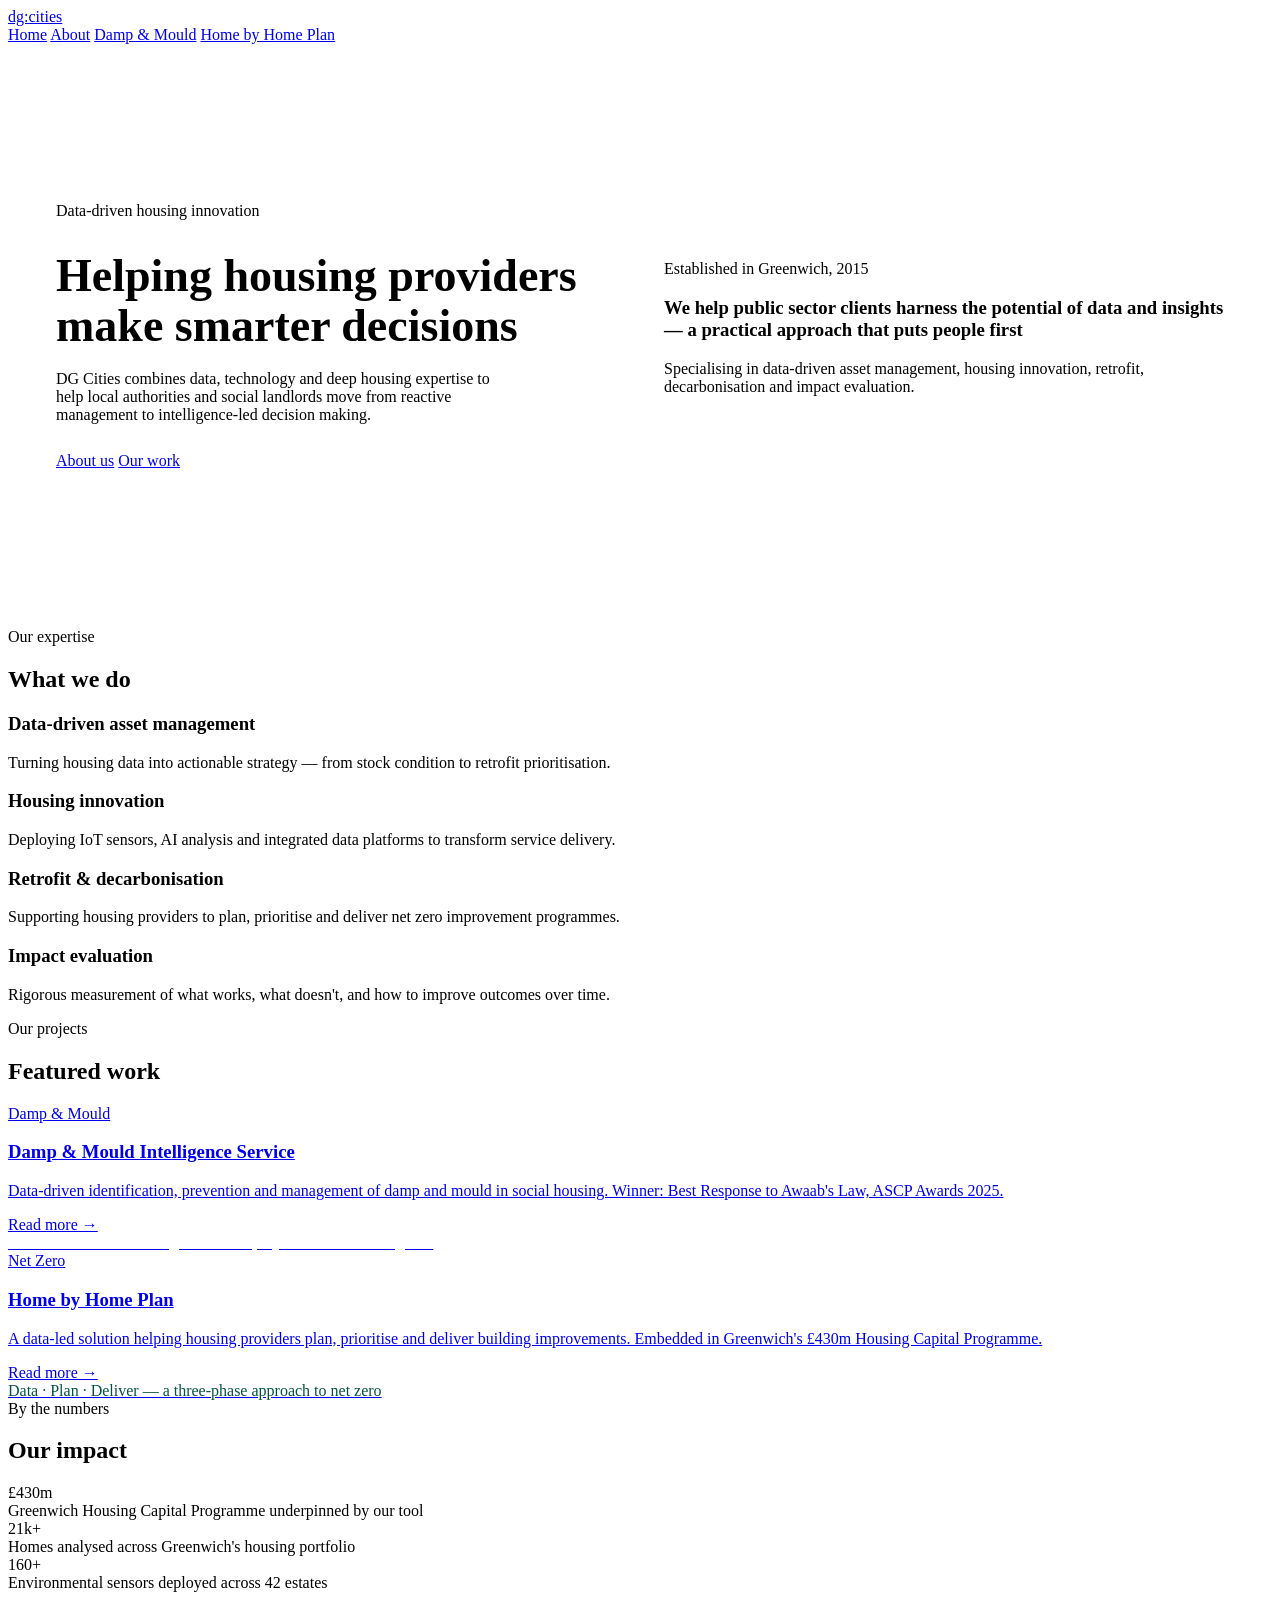
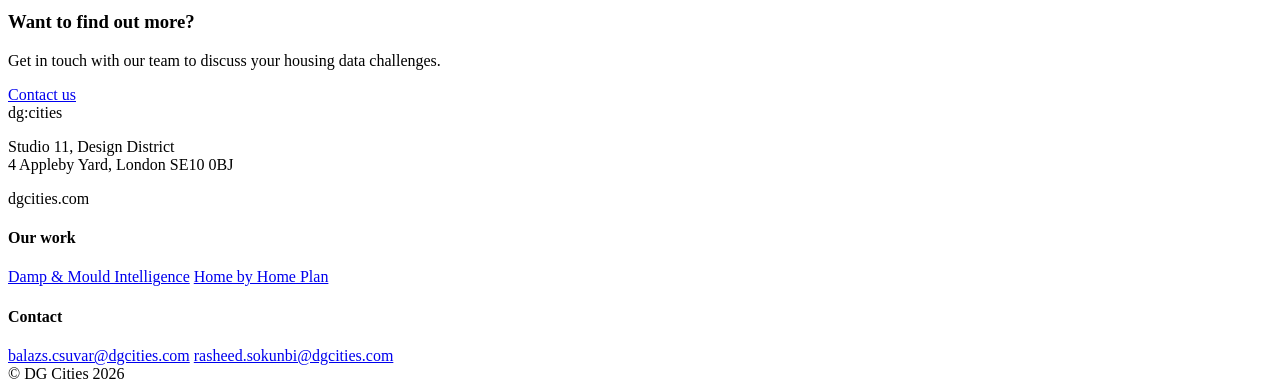
==== index.html @ 5fc02e4f "Add files via upload" ====
<!DOCTYPE html>
<html lang="en">
<head>
  <meta charset="UTF-8" />
  <meta name="viewport" content="width=device-width, initial-scale=1.0" />
  <title>DG Cities — Data-driven housing innovation</title>
  <link rel="stylesheet" href="style.css" />
</head>
<body>

<!-- ===================== NAVIGATION ===================== -->
<nav>
  <a class="nav-logo" href="index.html">dg:cities</a>
  <div class="nav-links">
    <a href="index.html" class="active">Home</a>
    <a href="about.html">About</a>
    <a href="damp-mould.html">Damp &amp; Mould</a>
    <a href="home-by-home.html">Home by Home Plan</a>
  </div>
</nav>

<!-- ===================== HERO ===================== -->
<div style="display:grid;grid-template-columns:1fr 1fr;align-items:center;padding:72px 48px;gap:48px;min-height:440px;">
  <div>
    <div class="section-label">Data-driven housing innovation</div>
    <!-- EDIT: Main headline -->
    <h1 style="font-size:46px;font-weight:700;line-height:1.1;margin-bottom:18px;">
      Helping housing providers make smarter decisions
    </h1>
    <!-- EDIT: Hero paragraph -->
    <p class="body-text" style="max-width:460px;margin-bottom:28px;">
      DG Cities combines data, technology and deep housing expertise to help local authorities
      and social landlords move from reactive management to intelligence-led decision making.
    </p>
    <a class="btn-primary" href="about.html">About us</a>
    <a class="btn-outline" href="damp-mould.html">Our work</a>
  </div>
  <div class="hero-panel">
    <div class="hero-panel-badge">Established in Greenwich, 2015</div>
    <!-- EDIT: Hero panel text -->
    <h3>We help public sector clients harness the potential of data and insights — a practical approach that puts people first</h3>
    <p>Specialising in data-driven asset management, housing innovation, retrofit, decarbonisation and impact evaluation.</p>
  </div>
</div>

<!-- ===================== WHAT WE DO ===================== -->
<div class="section section-alt">
  <div class="section-label">Our expertise</div>
  <h2>What we do</h2>
  <div class="cards-grid">
    <!-- EDIT: Each card title and description -->
    <div class="card">
      <h3>Data-driven asset management</h3>
      <p>Turning housing data into actionable strategy — from stock condition to retrofit prioritisation.</p>
    </div>
    <div class="card">
      <h3>Housing innovation</h3>
      <p>Deploying IoT sensors, AI analysis and integrated data platforms to transform service delivery.</p>
    </div>
    <div class="card">
      <h3>Retrofit &amp; decarbonisation</h3>
      <p>Supporting housing providers to plan, prioritise and deliver net zero improvement programmes.</p>
    </div>
    <div class="card">
      <h3>Impact evaluation</h3>
      <p>Rigorous measurement of what works, what doesn't, and how to improve outcomes over time.</p>
    </div>
  </div>
</div>

<!-- ===================== FEATURED WORK ===================== -->
<div class="section">
  <div class="section-label">Our projects</div>
  <h2>Featured work</h2>
  <div class="mt-lg">
    <!-- Project card 1 -->
    <a class="project-card" href="damp-mould.html">
      <div class="project-card-content">
        <div class="project-tag tag-green">Damp &amp; Mould</div>
        <!-- EDIT: Project title and description -->
        <h3>Damp &amp; Mould Intelligence Service</h3>
        <p>Data-driven identification, prevention and management of damp and mould in social housing.
           Winner: Best Response to Awaab's Law, ASCP Awards 2025.</p>
        <span class="link-arrow">Read more →</span>
      </div>
      <div class="project-card-visual bg-green">
        <span class="vis-label" style="color:rgba(255,255,255,0.6);">
          Environmental monitoring · Sensor deployment · Risk intelligence
        </span>
      </div>
    </a>
    <!-- Project card 2 -->
    <a class="project-card" href="home-by-home.html">
      <div class="project-card-content">
        <div class="project-tag tag-green">Net Zero</div>
        <!-- EDIT: Project title and description -->
        <h3>Home by Home Plan</h3>
        <p>A data-led solution helping housing providers plan, prioritise and deliver building improvements.
           Embedded in Greenwich's £430m Housing Capital Programme.</p>
        <span class="link-arrow">Read more →</span>
      </div>
      <div class="project-card-visual bg-lime">
        <span class="vis-label" style="color:#035341;">
          Data · Plan · Deliver — a three-phase approach to net zero
        </span>
      </div>
    </a>
  </div>
</div>

<!-- ===================== IMPACT STATS ===================== -->
<div class="section section-dark">
  <div class="section-label section-label-light">By the numbers</div>
  <h2>Our impact</h2>
  <!-- EDIT: Stats — change numbers and labels as needed -->
  <div class="stat-row">
    <div class="stat-box stat-box-dark">
      <div class="number">£430m</div>
      <div class="label">Greenwich Housing Capital Programme underpinned by our tool</div>
    </div>
    <div class="stat-box stat-box-dark">
      <div class="number">21k+</div>
      <div class="label">Homes analysed across Greenwich's housing portfolio</div>
    </div>
    <div class="stat-box stat-box-dark">
      <div class="number">160+</div>
      <div class="label">Environmental sensors deployed across 42 estates</div>
    </div>
  </div>
</div>

<!-- ===================== CTA ===================== -->
<div class="cta-strip">
  <div>
    <!-- EDIT: CTA headline and subtext -->
    <h3>Want to find out more?</h3>
    <p>Get in touch with our team to discuss your housing data challenges.</p>
  </div>
  <a class="btn-cta" href="mailto:balazs.csuvar@dgcities.com">Contact us</a>
</div>

<!-- ===================== FOOTER ===================== -->
<footer>
  <div class="footer-inner">
    <div>
      <span class="footer-logo">dg:cities</span>
      <!-- EDIT: Address -->
      <p>Studio 11, Design District<br>4 Appleby Yard, London SE10 0BJ</p>
      <p class="mt-sm">dgcities.com</p>
    </div>
    <div>
      <h4>Our work</h4>
      <a href="damp-mould.html">Damp &amp; Mould Intelligence</a>
      <a href="home-by-home.html">Home by Home Plan</a>
    </div>
    <div>
      <h4>Contact</h4>
      <!-- EDIT: Email addresses -->
      <a href="mailto:balazs.csuvar@dgcities.com">balazs.csuvar@dgcities.com</a>
      <a href="mailto:rasheed.sokunbi@dgcities.com">rasheed.sokunbi@dgcities.com</a>
    </div>
  </div>
  <div class="footer-bottom">© DG Cities 2026</div>
</footer>

</body>
</html>
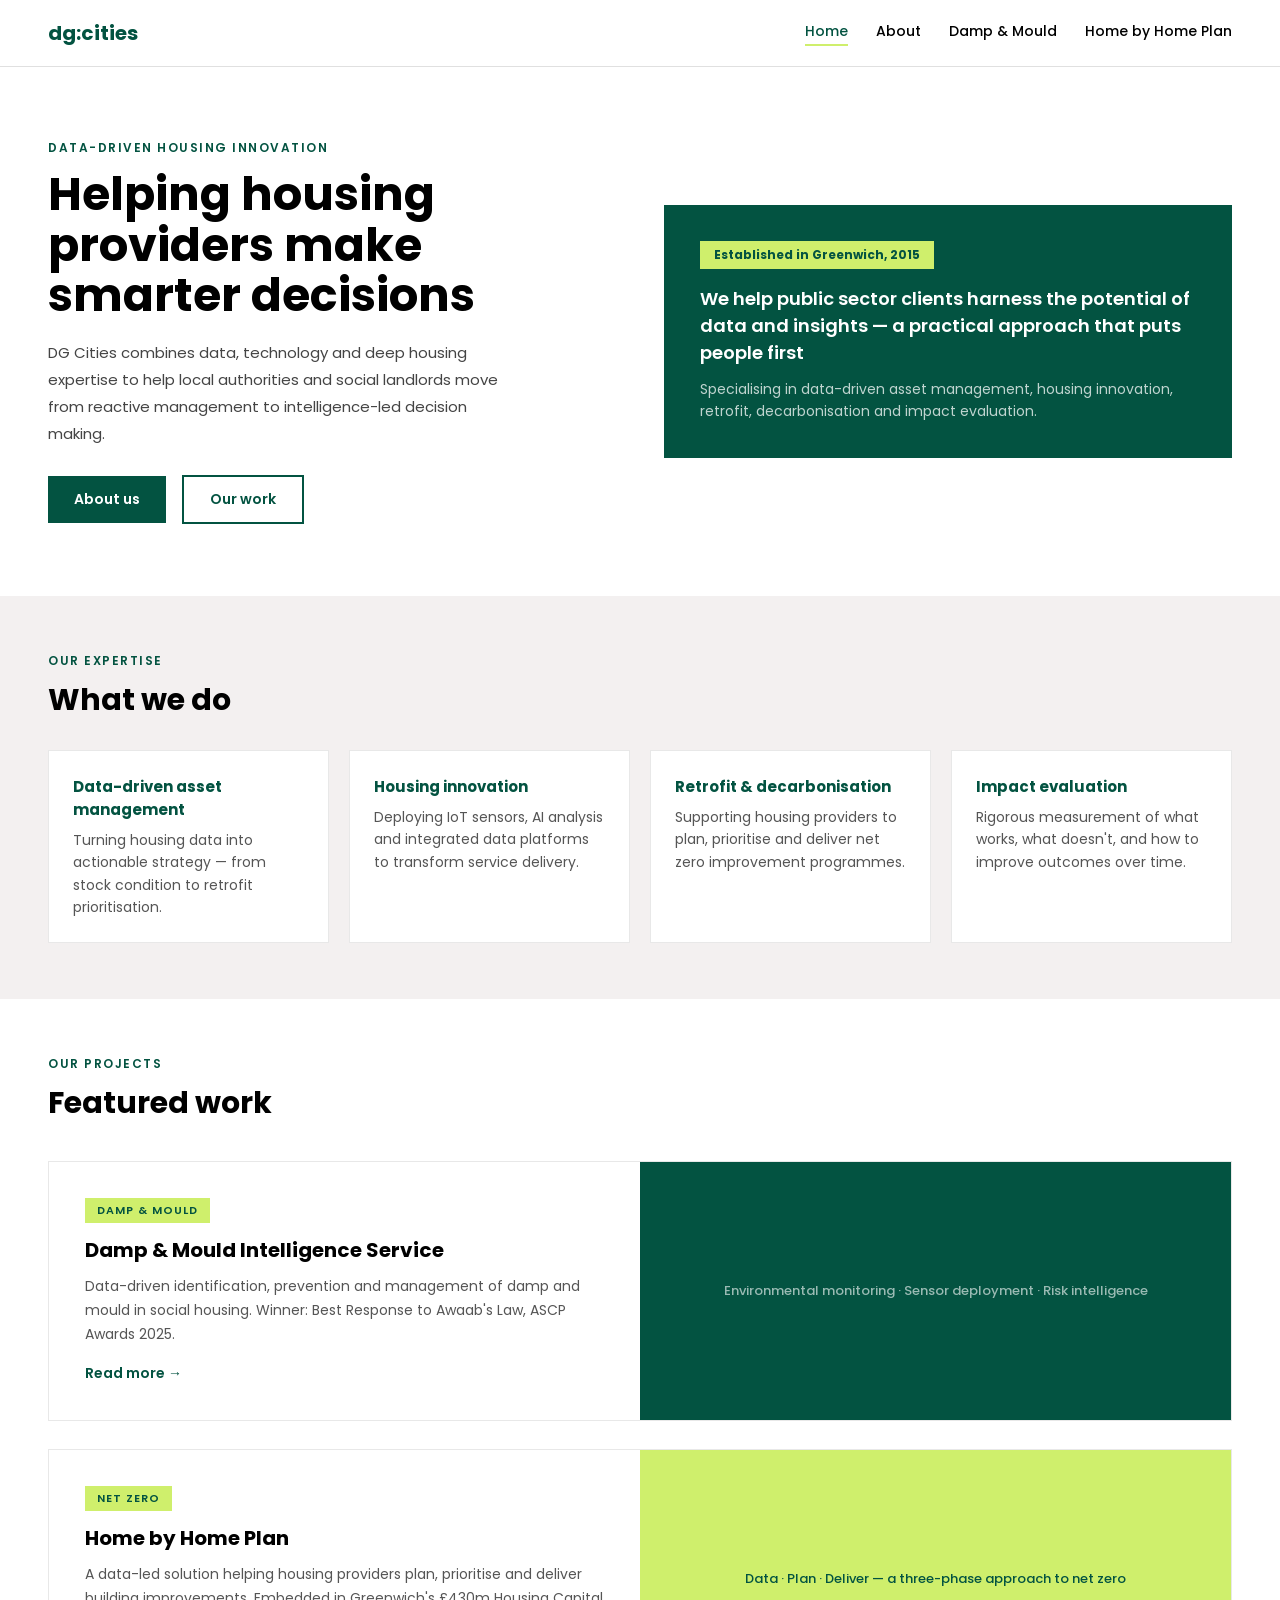
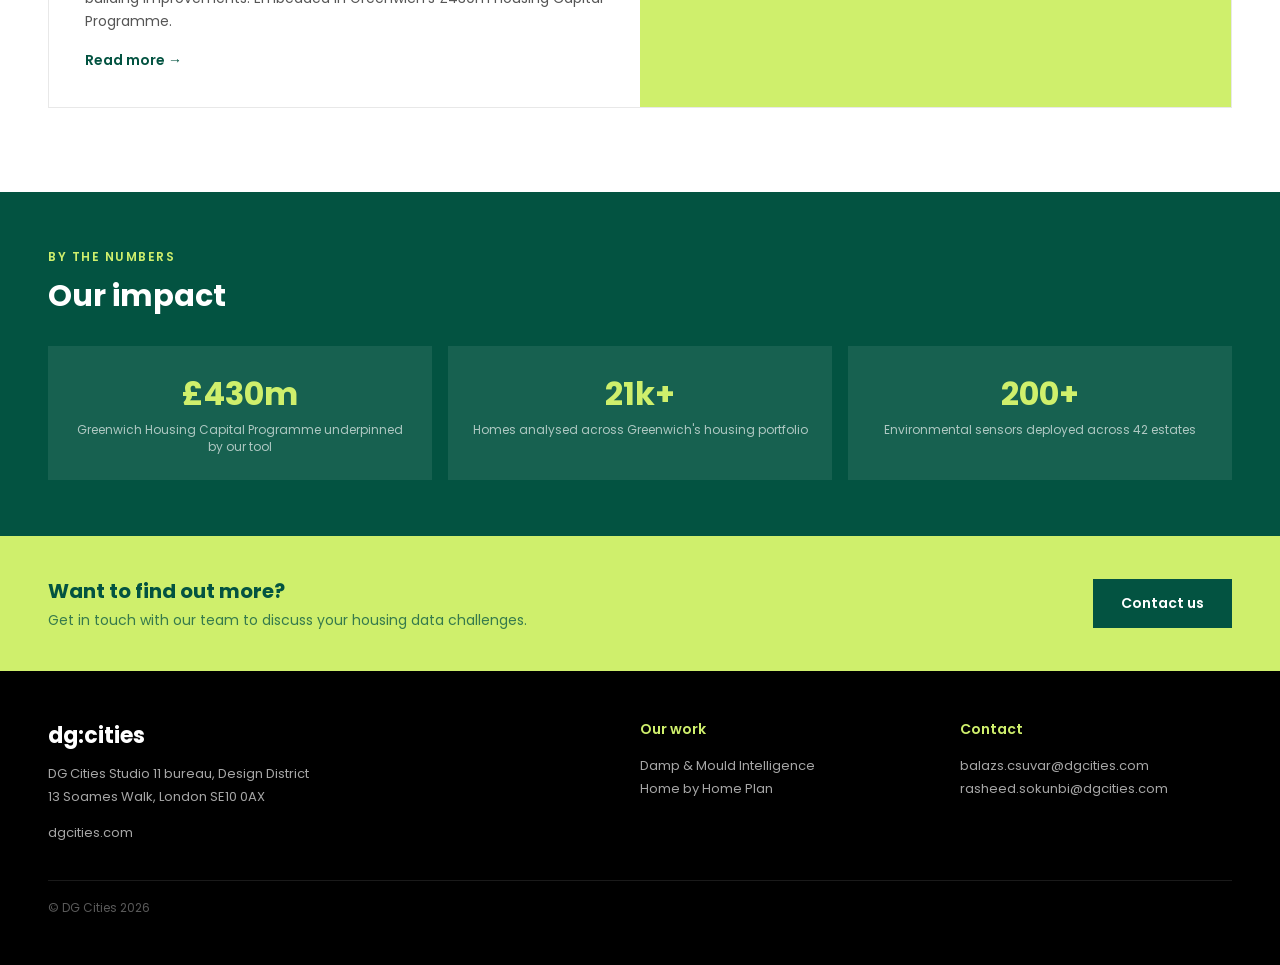
==== commit c6ded72b: "Add files via upload" ====
--- a/index.html
+++ b/index.html
@@ -123,7 +123,7 @@
       <div class="label">Homes analysed across Greenwich's housing portfolio</div>
     </div>
     <div class="stat-box stat-box-dark">
-      <div class="number">160+</div>
+      <div class="number">200+</div>
       <div class="label">Environmental sensors deployed across 42 estates</div>
     </div>
   </div>
@@ -136,7 +136,7 @@
     <h3>Want to find out more?</h3>
     <p>Get in touch with our team to discuss your housing data challenges.</p>
   </div>
-  <a class="btn-cta" href="mailto:balazs.csuvar@dgcities.com">Contact us</a>
+  <a class="btn-cta" href="https://www.dgcities.com/" target="_blank">Contact us</a>
 </div>
 
 <!-- ===================== FOOTER ===================== -->
@@ -145,7 +145,7 @@
     <div>
       <span class="footer-logo">dg:cities</span>
       <!-- EDIT: Address -->
-      <p>Studio 11, Design District<br>4 Appleby Yard, London SE10 0BJ</p>
+      <p>DG Cities Studio 11 bureau, Design District<br>13 Soames Walk, London SE10 0AX</p>
       <p class="mt-sm">dgcities.com</p>
     </div>
     <div>
--- a/style.css
+++ b/style.css
@@ -0,0 +1,460 @@
+/* =============================================
+   DG CITIES WEBSITE — SHARED STYLESHEET
+   Colours:
+     --dg-green:   #035341  (dark green)
+     --dg-lime:    #CFEF6C  (lime highlight)
+     --dg-white:   #FFFFFF
+     --dg-offwhite:#F3F0F0
+     --dg-black:   #000000
+   Font: Poppins (loaded via Google Fonts)
+============================================= */
+
+@import url('https://fonts.googleapis.com/css2?family=Poppins:wght@400;500;600;700&display=swap');
+
+* { box-sizing: border-box; margin: 0; padding: 0; }
+
+:root {
+  --dg-green:    #035341;
+  --dg-lime:     #CFEF6C;
+  --dg-white:    #FFFFFF;
+  --dg-offwhite: #F3F0F0;
+  --dg-black:    #000000;
+}
+
+body {
+  font-family: 'Poppins', sans-serif;
+  background: var(--dg-white);
+  color: var(--dg-black);
+}
+
+/* ---- NAVIGATION ---- */
+nav {
+  display: flex;
+  align-items: center;
+  justify-content: space-between;
+  padding: 18px 48px;
+  border-bottom: 1px solid #e0e0e0;
+  background: var(--dg-white);
+  position: sticky;
+  top: 0;
+  z-index: 100;
+}
+.nav-logo {
+  font-size: 20px;
+  font-weight: 700;
+  color: var(--dg-green);
+  text-decoration: none;
+}
+.nav-links {
+  display: flex;
+  gap: 28px;
+}
+.nav-links a {
+  font-size: 14px;
+  font-weight: 500;
+  color: var(--dg-black);
+  text-decoration: none;
+  padding-bottom: 2px;
+  border-bottom: 2px solid transparent;
+}
+.nav-links a:hover { color: var(--dg-green); }
+.nav-links a.active {
+  color: var(--dg-green);
+  border-bottom: 2px solid var(--dg-lime);
+}
+
+/* ---- PAGE HERO ---- */
+.page-hero {
+  background: var(--dg-green);
+  padding: 64px 48px;
+}
+.badge {
+  display: inline-block;
+  background: var(--dg-lime);
+  color: var(--dg-green);
+  font-size: 12px;
+  font-weight: 700;
+  padding: 5px 14px;
+  margin-bottom: 20px;
+}
+.page-hero h1 {
+  color: white;
+  font-size: 40px;
+  font-weight: 700;
+  margin-bottom: 16px;
+  line-height: 1.15;
+  max-width: 700px;
+}
+.page-hero p {
+  color: rgba(255,255,255,0.8);
+  font-size: 16px;
+  max-width: 580px;
+  line-height: 1.7;
+}
+
+/* ---- SECTIONS ---- */
+.section        { padding: 56px 48px; }
+.section-alt    { background: var(--dg-offwhite); }
+.section-dark   { background: var(--dg-green); }
+
+.section-label {
+  font-size: 12px;
+  font-weight: 600;
+  letter-spacing: 1.5px;
+  text-transform: uppercase;
+  color: var(--dg-green);
+  margin-bottom: 12px;
+}
+.section-label-light { color: var(--dg-lime); }
+
+.section h2 {
+  font-size: 30px;
+  font-weight: 700;
+  margin-bottom: 16px;
+  line-height: 1.2;
+}
+.section-dark h2 { color: white; }
+.section-dark p  { color: rgba(255,255,255,0.8); }
+
+/* ---- LAYOUTS ---- */
+.two-col {
+  display: grid;
+  grid-template-columns: 1fr 1fr;
+  gap: 56px;
+  align-items: start;
+}
+.hero-panel {
+  background: var(--dg-green);
+  padding: 36px;
+}
+.hero-panel-badge {
+  display: inline-block;
+  background: var(--dg-lime);
+  color: var(--dg-green);
+  font-size: 12px;
+  font-weight: 700;
+  padding: 5px 14px;
+  margin-bottom: 16px;
+}
+.hero-panel h3 {
+  color: white;
+  font-size: 18px;
+  font-weight: 600;
+  line-height: 1.5;
+}
+.hero-panel p {
+  color: rgba(255,255,255,0.75);
+  font-size: 14px;
+  margin-top: 12px;
+  line-height: 1.6;
+}
+
+/* ---- CARDS ---- */
+.cards-grid {
+  display: grid;
+  grid-template-columns: repeat(auto-fit, minmax(190px, 1fr));
+  gap: 20px;
+  margin-top: 32px;
+}
+.card {
+  background: var(--dg-white);
+  padding: 24px;
+  border: 1px solid #e8e8e8;
+}
+.card h3 {
+  font-size: 15px;
+  font-weight: 700;
+  margin-bottom: 8px;
+  color: var(--dg-green);
+}
+.card p { font-size: 14px; color: #555; line-height: 1.6; }
+
+/* ---- STATS ---- */
+.stat-row {
+  display: grid;
+  grid-template-columns: repeat(3, 1fr);
+  gap: 16px;
+  margin-top: 32px;
+}
+.stat-box {
+  background: var(--dg-offwhite);
+  padding: 24px;
+  text-align: center;
+}
+.stat-box .number { font-size: 32px; font-weight: 700; color: var(--dg-green); }
+.stat-box .label  { font-size: 12px; color: #666; margin-top: 4px; line-height: 1.4; }
+.stat-box-dark { background: rgba(255,255,255,0.08); }
+.stat-box-dark .number { color: var(--dg-lime); }
+.stat-box-dark .label  { color: rgba(255,255,255,0.65); }
+
+/* ---- PROJECT CARDS ---- */
+.project-card {
+  display: grid;
+  grid-template-columns: 1fr 1fr;
+  border: 1px solid #e8e8e8;
+  margin-bottom: 28px;
+  text-decoration: none;
+  color: inherit;
+  transition: transform 0.2s;
+}
+.project-card:hover { transform: translateY(-2px); }
+.project-card-content {
+  padding: 36px;
+  display: flex;
+  flex-direction: column;
+  justify-content: center;
+}
+.project-card-content h3 { font-size: 20px; font-weight: 700; margin-bottom: 10px; }
+.project-card-content p  { font-size: 14px; color: #555; line-height: 1.7; margin-bottom: 16px; }
+.project-tag {
+  display: inline-block;
+  font-size: 11px;
+  font-weight: 600;
+  letter-spacing: 1px;
+  text-transform: uppercase;
+  padding: 4px 12px;
+  margin-bottom: 12px;
+  width: fit-content;
+}
+.tag-green { background: var(--dg-lime); color: var(--dg-green); }
+.link-arrow { color: var(--dg-green); font-size: 14px; font-weight: 600; }
+.project-card-visual {
+  min-height: 220px;
+  display: flex;
+  align-items: center;
+  justify-content: center;
+  padding: 32px;
+}
+.bg-green { background: var(--dg-green); }
+.bg-lime  { background: var(--dg-lime); }
+.vis-label { font-size: 13px; font-weight: 500; text-align: center; line-height: 1.5; }
+
+/* ---- QUOTE ---- */
+.quote-block {
+  border-left: 4px solid var(--dg-lime);
+  padding: 20px 28px;
+  background: var(--dg-offwhite);
+  margin: 24px 0;
+}
+.quote-block p    { font-size: 15px; font-style: italic; line-height: 1.7; color: var(--dg-green); font-weight: 500; }
+.quote-block cite { display: block; margin-top: 10px; font-size: 13px; color: #666; font-style: normal; }
+
+/* ---- DELIVERABLES ---- */
+.deliverable-list { margin-top: 24px; }
+.deliverable-item {
+  display: flex;
+  gap: 16px;
+  padding: 16px 0;
+  border-bottom: 1px solid #e8e8e8;
+  align-items: flex-start;
+}
+.deliverable-item:last-child { border-bottom: none; }
+.deliverable-dot {
+  min-width: 10px; height: 10px;
+  background: var(--dg-green);
+  border-radius: 50%;
+  margin-top: 6px;
+}
+.deliverable-item h4 { font-size: 15px; font-weight: 700; margin-bottom: 4px; }
+.deliverable-item p  { font-size: 14px; color: #555; line-height: 1.5; }
+
+/* ---- PROCESS STEPS ---- */
+.process-steps { margin-top: 40px; }
+.step { display: flex; gap: 24px; margin-bottom: 28px; align-items: flex-start; }
+.step-num {
+  min-width: 40px; height: 40px;
+  background: var(--dg-green);
+  color: var(--dg-lime);
+  display: flex; align-items: center; justify-content: center;
+  font-weight: 700; font-size: 16px; flex-shrink: 0;
+}
+.step-content h4 { font-size: 16px; font-weight: 700; margin-bottom: 6px; }
+.step-content p  { font-size: 14px; color: #555; line-height: 1.6; }
+
+/* ---- PROCESS FLOW ---- */
+.process-flow {
+  display: grid;
+  grid-template-columns: repeat(4, 1fr);
+  gap: 2px;
+  margin-top: 28px;
+}
+.flow-step { background: var(--dg-offwhite); padding: 16px 12px; text-align: center; }
+.flow-num {
+  width: 28px; height: 28px;
+  background: var(--dg-green); color: var(--dg-lime);
+  border-radius: 50%;
+  display: flex; align-items: center; justify-content: center;
+  font-size: 12px; font-weight: 700;
+  margin: 0 auto 8px;
+}
+.flow-step h5 { font-size: 11px; font-weight: 700; color: var(--dg-green); line-height: 1.3; }
+
+/* ---- AWARD / DARK PANEL ---- */
+.dark-panel { background: var(--dg-green); padding: 56px 48px; }
+.dark-panel-inner { display: grid; grid-template-columns: 1fr 1fr; gap: 48px; align-items: start; }
+.award-icon {
+  width: 52px; height: 52px;
+  background: var(--dg-lime);
+  display: flex; align-items: center; justify-content: center;
+  font-size: 24px; margin-bottom: 16px;
+}
+.dark-panel h2 { color: white; font-size: 26px; font-weight: 700; margin-bottom: 12px; }
+.dark-panel p  { color: rgba(255,255,255,0.8); font-size: 14px; line-height: 1.7; margin-bottom: 12px; }
+.dark-quote { border-left: 3px solid var(--dg-lime); padding: 16px 20px; }
+.dark-quote p    { font-size: 14px; font-style: italic; color: rgba(255,255,255,0.85); line-height: 1.7; }
+.dark-quote cite { display: block; margin-top: 8px; font-size: 12px; color: var(--dg-lime); font-style: normal; font-weight: 600; }
+.pill-row { display: flex; flex-wrap: wrap; gap: 8px; margin-top: 16px; }
+.pill {
+  background: rgba(207,239,108,0.12);
+  border: 1px solid rgba(207,239,108,0.35);
+  color: var(--dg-lime);
+  font-size: 12px; font-weight: 600;
+  padding: 5px 12px;
+}
+.dark-ref {
+  background: rgba(255,255,255,0.06);
+  border: 1px solid rgba(255,255,255,0.15);
+  padding: 20px; margin-top: 16px;
+}
+.dark-ref-label {
+  font-size: 11px; font-weight: 700;
+  letter-spacing: 1px; text-transform: uppercase;
+  color: var(--dg-lime); margin-bottom: 8px;
+}
+.dark-ref p { font-size: 13px; color: rgba(255,255,255,0.75); line-height: 1.6; margin-bottom: 0; }
+
+/* ---- HIGHLIGHT BOX ---- */
+.inline-highlight { background: var(--dg-lime); padding: 20px 24px; margin: 24px 0; }
+.inline-highlight p { font-size: 15px; font-weight: 600; color: var(--dg-green); line-height: 1.6; }
+
+/* ---- LOTI NOTE ---- */
+.loti-note {
+  padding: 16px 20px;
+  background: var(--dg-offwhite);
+  border-left: 4px solid #e0e0e0;
+  margin-top: 16px;
+}
+.loti-note p { font-size: 13px; color: #555; line-height: 1.6; }
+
+/* ---- TEAM ---- */
+.team-grid {
+  display: grid;
+  grid-template-columns: repeat(3, 1fr);
+  gap: 32px;
+  margin-top: 40px;
+}
+.team-avatar {
+  width: 64px; height: 64px;
+  border-radius: 50%;
+  background: var(--dg-green);
+  display: flex; align-items: center; justify-content: center;
+  color: var(--dg-lime); font-size: 16px; font-weight: 700;
+  margin-bottom: 14px;
+}
+.team-card h4   { font-size: 15px; font-weight: 700; margin-bottom: 2px; }
+.team-card .role{ font-size: 13px; color: var(--dg-green); font-weight: 600; margin-bottom: 8px; }
+.team-card p    { font-size: 13px; color: #555; line-height: 1.6; }
+
+/* ---- BROCHURE ---- */
+.brochure-grid {
+  display: grid;
+  grid-template-columns: 1fr 1fr;
+  gap: 24px;
+  margin-top: 28px;
+}
+.brochure-card {
+  background: var(--dg-white);
+  border: 1px solid #e0e0e0;
+  padding: 24px;
+  display: flex;
+  flex-direction: column;
+}
+.brochure-thumb {
+  width: 100%; height: 90px;
+  display: flex; align-items: center; justify-content: center;
+  margin-bottom: 16px;
+}
+.brochure-thumb span {
+  font-size: 12px; font-weight: 700;
+  text-align: center; padding: 0 12px; line-height: 1.4;
+}
+.brochure-card h4 { font-size: 14px; font-weight: 700; margin-bottom: 6px; }
+.brochure-card p  { font-size: 13px; color: #555; line-height: 1.5; margin-bottom: 16px; flex: 1; }
+
+/* ---- BUTTONS ---- */
+.btn-primary {
+  display: inline-block;
+  background: var(--dg-green); color: white;
+  padding: 13px 26px; font-size: 14px; font-weight: 600;
+  border: none; cursor: pointer;
+  font-family: 'Poppins', sans-serif;
+  text-decoration: none;
+}
+.btn-outline {
+  display: inline-block;
+  background: transparent; color: var(--dg-green);
+  padding: 12px 26px; font-size: 14px; font-weight: 600;
+  border: 2px solid var(--dg-green); cursor: pointer;
+  font-family: 'Poppins', sans-serif;
+  margin-left: 12px; text-decoration: none;
+}
+.btn-sm {
+  display: inline-block;
+  background: var(--dg-green); color: white;
+  padding: 11px 20px; font-size: 13px; font-weight: 600;
+  border: none; cursor: pointer;
+  font-family: 'Poppins', sans-serif;
+  text-decoration: none;
+}
+.btn-outline-white {
+  display: inline-block;
+  background: transparent; color: white;
+  padding: 11px 22px; font-size: 13px; font-weight: 600;
+  border: 2px solid rgba(255,255,255,0.4); cursor: pointer;
+  font-family: 'Poppins', sans-serif;
+  text-decoration: none;
+}
+.btn-cta {
+  display: inline-block;
+  background: var(--dg-green); color: white;
+  padding: 14px 28px; font-size: 14px; font-weight: 600;
+  border: none; cursor: pointer;
+  font-family: 'Poppins', sans-serif;
+  text-decoration: none; white-space: nowrap;
+}
+
+/* ---- CTA STRIP ---- */
+.cta-strip {
+  background: var(--dg-lime);
+  padding: 40px 48px;
+  display: flex; align-items: center;
+  justify-content: space-between; gap: 24px;
+}
+.cta-strip h3 { font-size: 20px; font-weight: 700; color: var(--dg-green); }
+.cta-strip p  { font-size: 14px; color: rgba(3,83,65,0.75); margin-top: 4px; }
+
+/* ---- FOOTER ---- */
+footer { background: var(--dg-black); color: white; padding: 48px; }
+.footer-inner {
+  display: grid;
+  grid-template-columns: 2fr 1fr 1fr;
+  gap: 48px;
+}
+footer h4 { font-size: 14px; font-weight: 600; margin-bottom: 14px; color: var(--dg-lime); }
+footer p, footer a {
+  font-size: 13px; color: rgba(255,255,255,0.65);
+  line-height: 1.8; text-decoration: none; display: block;
+}
+footer a:hover { color: var(--dg-lime); }
+.footer-logo { font-size: 22px; font-weight: 700; color: white; margin-bottom: 10px; display: block; }
+.footer-bottom {
+  border-top: 1px solid rgba(255,255,255,0.1);
+  margin-top: 36px; padding-top: 18px;
+  font-size: 12px; color: rgba(255,255,255,0.35);
+}
+
+/* ---- UTILITY ---- */
+.mt-sm { margin-top: 12px; }
+.mt-md { margin-top: 24px; }
+.mt-lg { margin-top: 40px; }
+.body-text { font-size: 15px; line-height: 1.8; color: #444; }
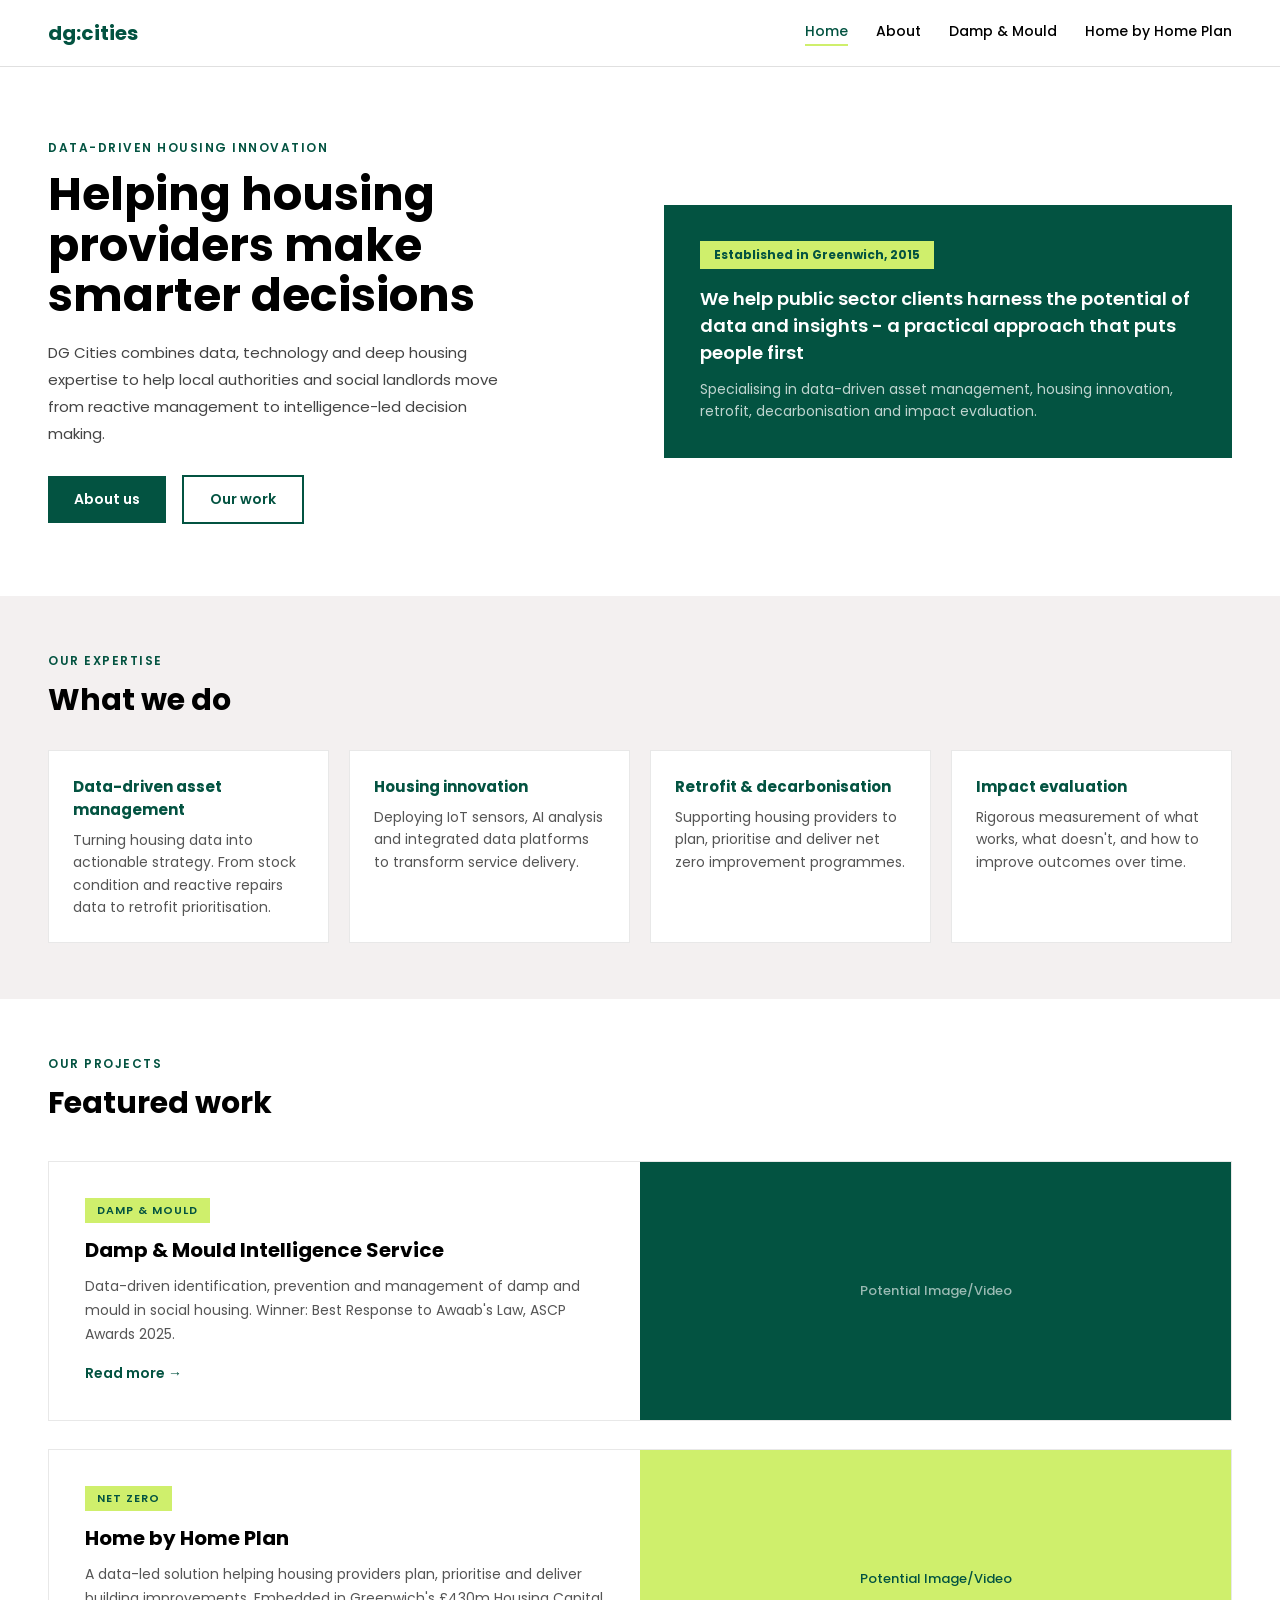
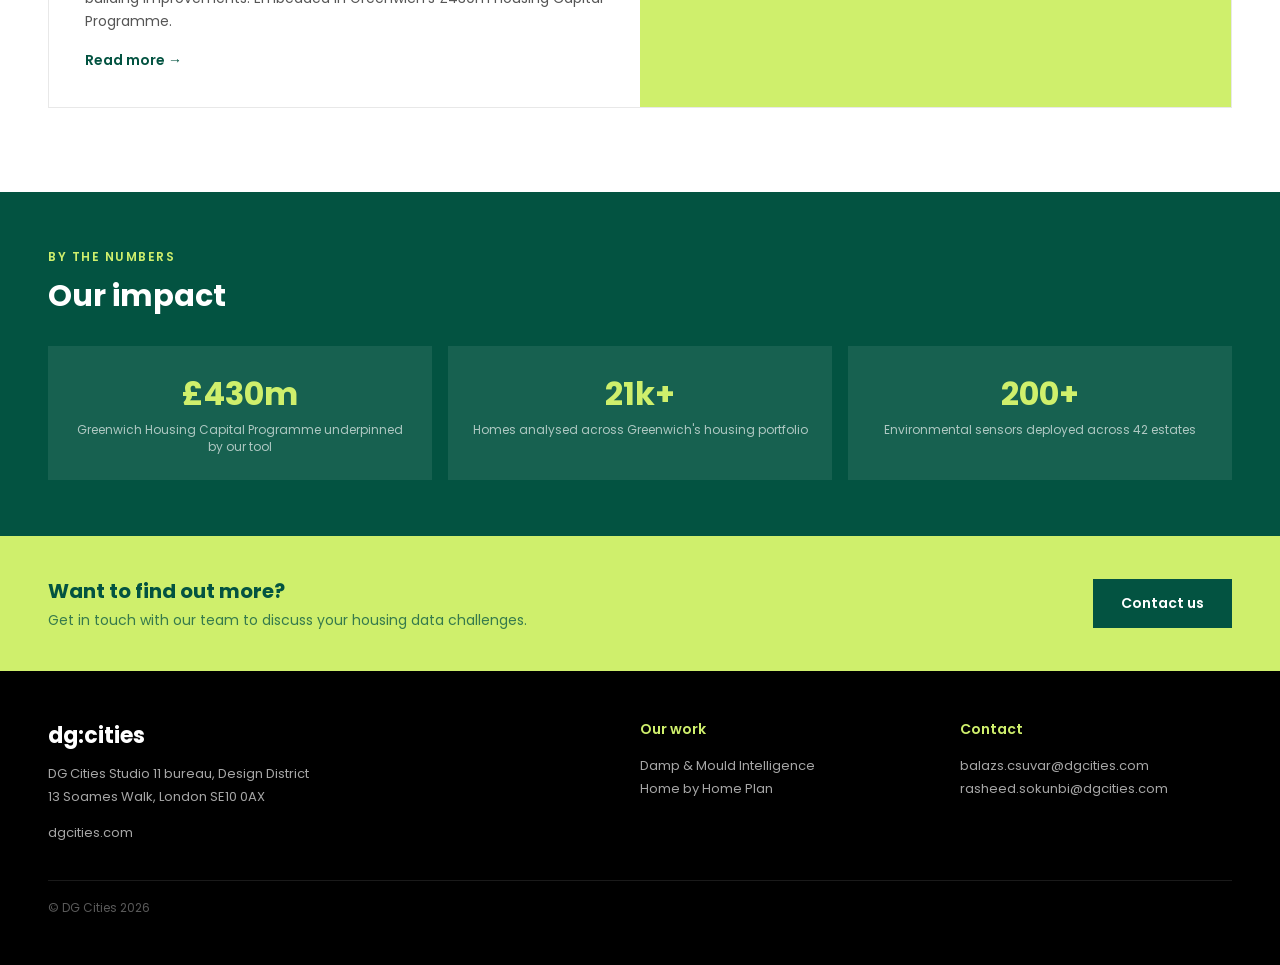
==== commit 2d7f864d: "Revise text in hero panel and project cards Updated hero panel text and card descriptions for clarit" ====
--- a/index.html
+++ b/index.html
@@ -38,7 +38,7 @@
   <div class="hero-panel">
     <div class="hero-panel-badge">Established in Greenwich, 2015</div>
     <!-- EDIT: Hero panel text -->
-    <h3>We help public sector clients harness the potential of data and insights — a practical approach that puts people first</h3>
+    <h3>We help public sector clients harness the potential of data and insights - a practical approach that puts people first</h3>
     <p>Specialising in data-driven asset management, housing innovation, retrofit, decarbonisation and impact evaluation.</p>
   </div>
 </div>
@@ -51,7 +51,7 @@
     <!-- EDIT: Each card title and description -->
     <div class="card">
       <h3>Data-driven asset management</h3>
-      <p>Turning housing data into actionable strategy — from stock condition to retrofit prioritisation.</p>
+      <p>Turning housing data into actionable strategy. From stock condition and reactive repairs data to retrofit prioritisation.</p>
     </div>
     <div class="card">
       <h3>Housing innovation</h3>
@@ -85,7 +85,7 @@
       </div>
       <div class="project-card-visual bg-green">
         <span class="vis-label" style="color:rgba(255,255,255,0.6);">
-          Environmental monitoring · Sensor deployment · Risk intelligence
+          Potential Image/Video
         </span>
       </div>
     </a>
@@ -101,7 +101,7 @@
       </div>
       <div class="project-card-visual bg-lime">
         <span class="vis-label" style="color:#035341;">
-          Data · Plan · Deliver — a three-phase approach to net zero
+          Potential Image/Video
         </span>
       </div>
     </a>
